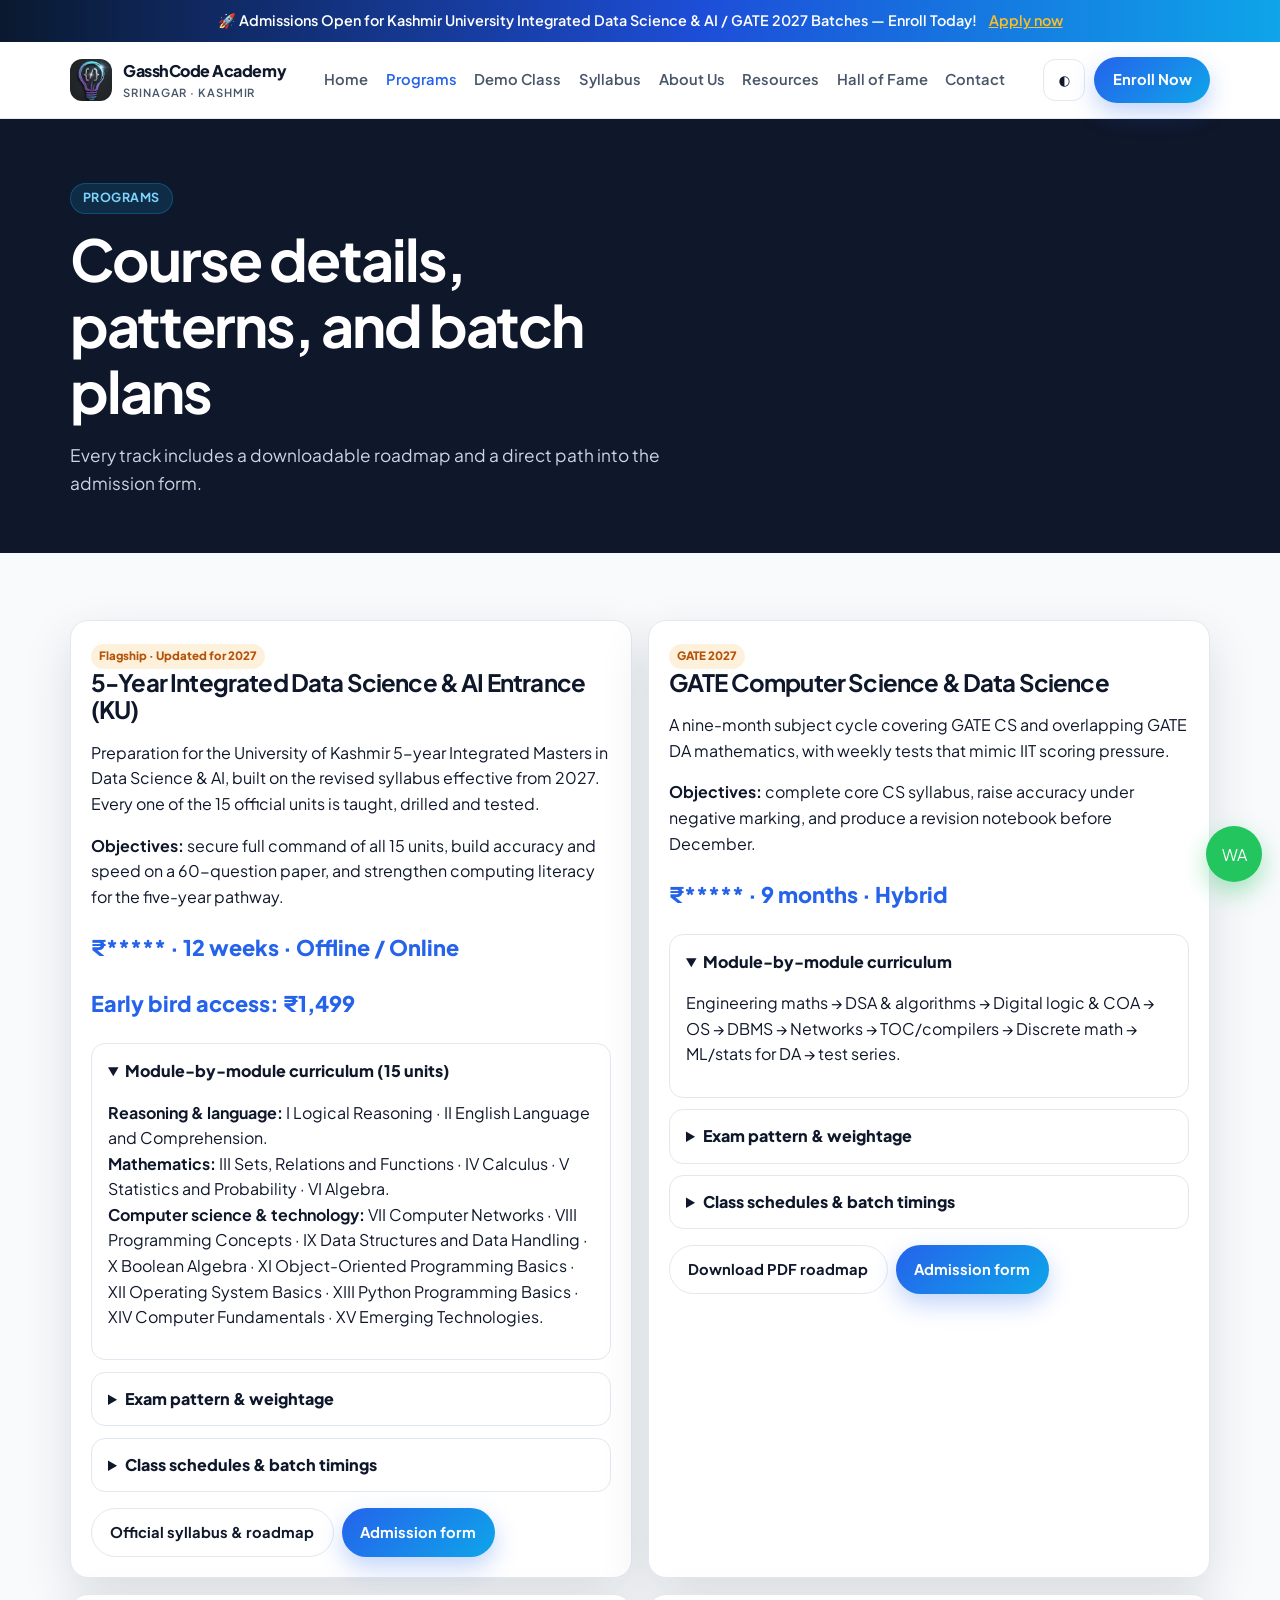
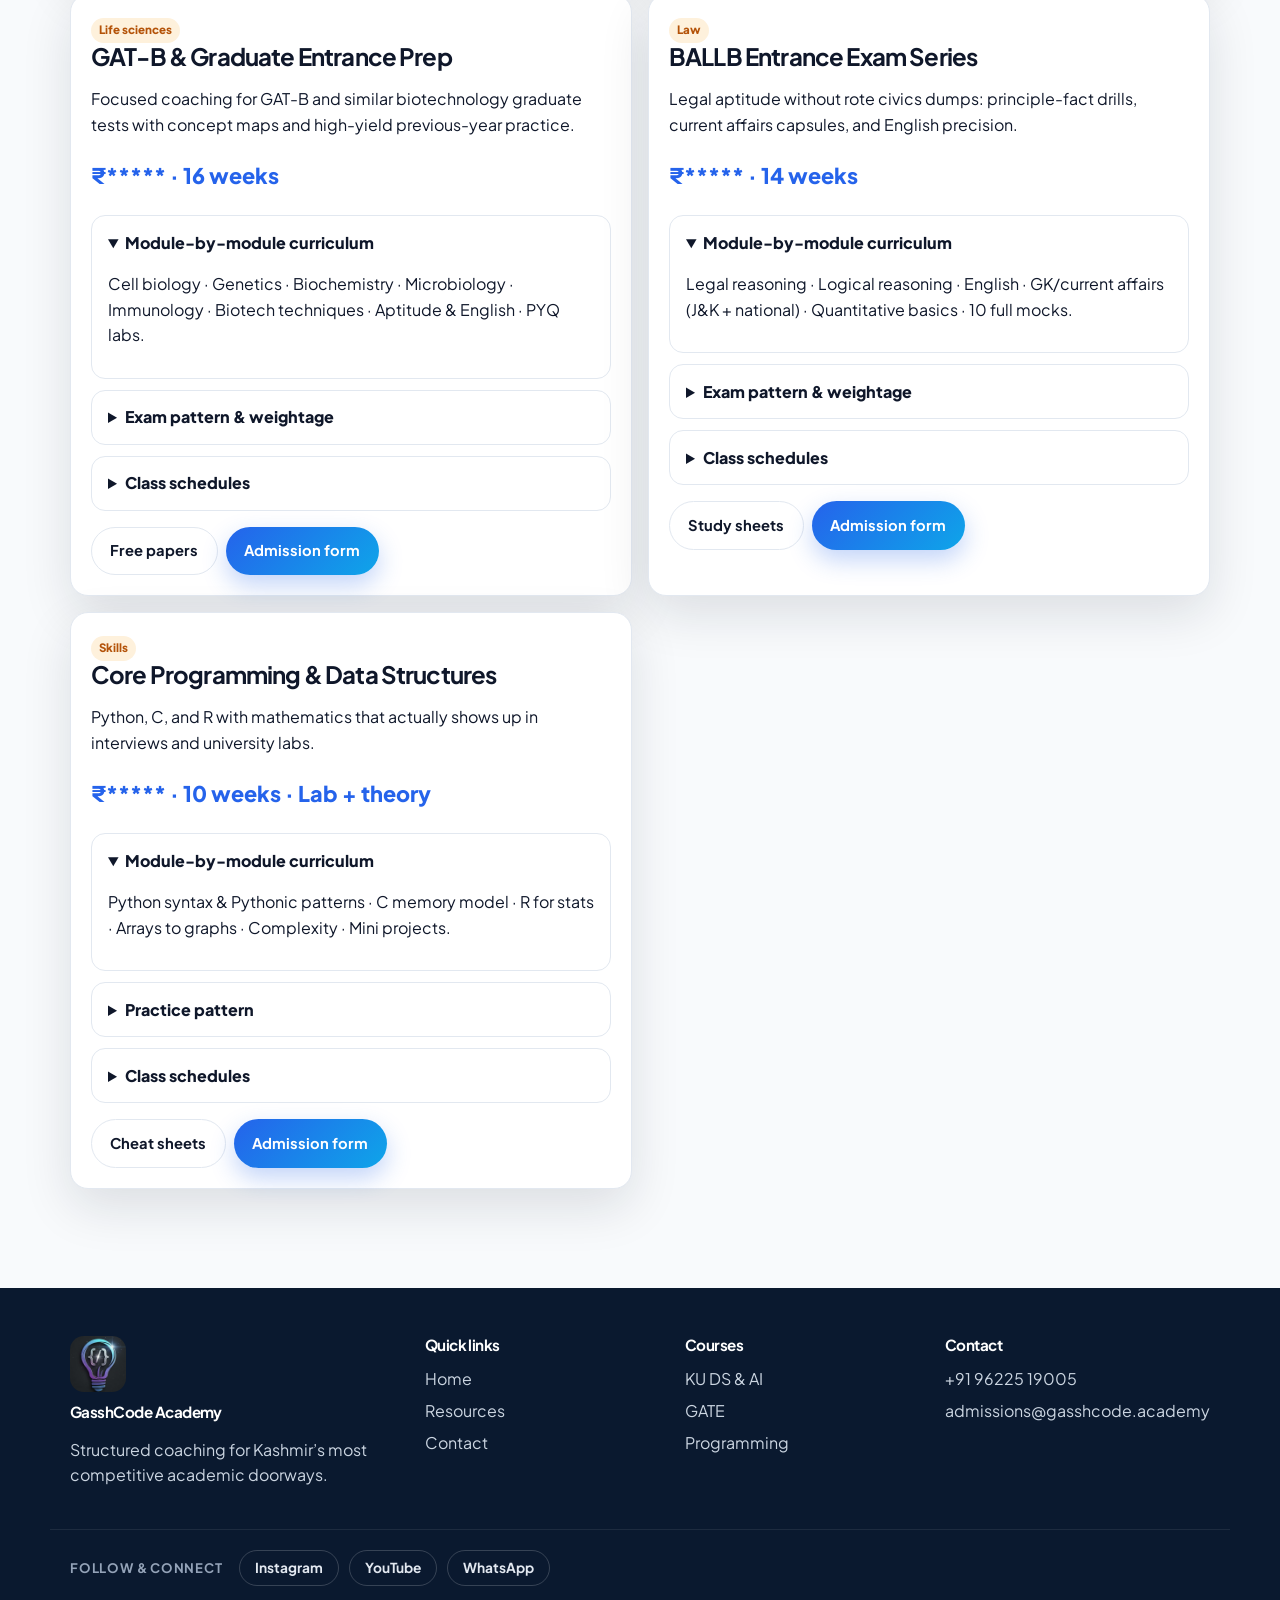
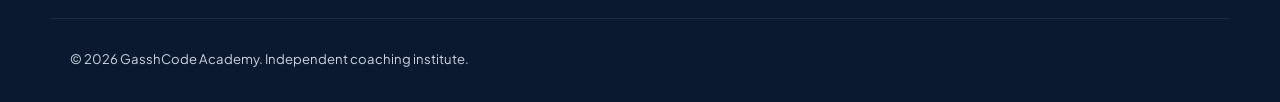
==== courses.html @ 1c400973 "Add static site and Wrangler deployment config Co-authored-by: Copilot <223556219+Copilot@users.nore" ====
<!DOCTYPE html>
<html lang="en">
<head>
  <meta charset="UTF-8">
  <meta name="viewport" content="width=device-width, initial-scale=1.0">
  <title>Programs &amp; Course Details | GasshCode Academy</title>
  <meta name="description" content="Detailed curricula, exam patterns, batch timings, and fees for KU Data Science & AI, GATE, GAT-B, BALLB, and programming at GasshCode Academy.">
  <meta property="og:title" content="GasshCode Academy Programs">
  <meta property="og:description" content="Module-by-module course details, exam weightage, and admission forms for Kashmir’s entrance coaching programs.">
  <meta name="theme-color" content="#0F172A">
  <link rel="icon" href="assets/favicon.ico" sizes="any">
  <link rel="icon" href="assets/favicon.png" type="image/png">
  <link rel="apple-touch-icon" href="assets/apple-touch-icon.png">
  <link rel="preconnect" href="https://fonts.googleapis.com">
  <link rel="preconnect" href="https://fonts.gstatic.com" crossorigin>
  <link href="https://fonts.googleapis.com/css2?family=Plus+Jakarta+Sans:wght@400;500;600;700;800&display=swap" rel="stylesheet">
  <link rel="stylesheet" href="css/styles.css">
</head>
<body>
  <a class="skip-link" href="#main">Skip to content</a>
  <div class="announce" role="status">🚀 Admissions Open for Kashmir University Integrated Data Science &amp; AI / GATE 2027 Batches — Enroll Today! <a href="contact.html">Apply now</a></div>
  <header class="header">
    <div class="nav-wrap">
      <a class="brand" href="index.html" aria-label="GasshCode Academy home">
        <img src="assets/logo.png" alt="GasshCode Academy logo — light through logic" width="42" height="42">
        <div>GasshCode Academy<span>Srinagar · Kashmir</span></div>
      </a>
      <nav class="nav" aria-label="Primary">
        <a href="index.html">Home</a>
        <a class="active" href="courses.html">Programs</a>
        <a href="demo.html">Demo Class</a>
        <a href="index.html#syllabus">Syllabus</a>
        <a href="about.html">About Us</a>
        <a href="resources.html">Resources</a>
        <a href="hall-of-fame.html">Hall of Fame</a>
        <a href="contact.html">Contact</a>
      </nav>
      <div class="nav-cta">
        <button class="icon-btn" id="theme-toggle" type="button" aria-label="Toggle dark theme">◐</button>
        <a class="btn btn-secondary" href="resources.html#mock">Free Mock Test</a>
        <a class="btn btn-primary" href="contact.html">Enroll Now</a>
        <button class="icon-btn menu-toggle" id="menu-toggle" type="button" aria-label="Open menu" aria-expanded="false">☰</button>
      </div>
    </div>
  </header>

  <main id="main">
    <section class="page-hero">
      <div class="container">
        <p class="eyebrow">Programs</p>
        <h1>Course details, patterns, and batch plans</h1>
        <p class="lead">Every track includes a downloadable roadmap and a direct path into the admission form.</p>
      </div>
    </section>

    <section class="section">
      <div class="container grid-2">
        <article class="card" id="ku-dsai">
          <span class="badge">Flagship · Updated for 2027</span>
          <h2>5-Year Integrated Data Science &amp; AI Entrance (KU)</h2>
          <p>Preparation for the University of Kashmir 5-year Integrated Masters in Data Science &amp; AI, built on the revised syllabus effective from 2027. Every one of the 15 official units is taught, drilled and tested.</p>
          <p><strong>Objectives:</strong> secure full command of all 15 units, build accuracy and speed on a 60-question paper, and strengthen computing literacy for the five-year pathway.</p>
          <p class="price">₹***** · 12 weeks · Offline / Online</p>
          <p class="price">Early bird access: ₹1,499</p>
          <div class="accordion">
            <details open>
              <summary>Module-by-module curriculum (15 units)</summary>
              <p><strong>Reasoning &amp; language:</strong> I Logical Reasoning · II English Language and Comprehension.<br>
              <strong>Mathematics:</strong> III Sets, Relations and Functions · IV Calculus · V Statistics and Probability · VI Algebra.<br>
              <strong>Computer science &amp; technology:</strong> VII Computer Networks · VIII Programming Concepts · IX Data Structures and Data Handling · X Boolean Algebra · XI Object-Oriented Programming Basics · XII Operating System Basics · XIII Python Programming Basics · XIV Computer Fundamentals · XV Emerging Technologies.</p>
            </details>
            <details>
              <summary>Exam pattern &amp; weightage</summary>
              <p>60 multiple-choice questions of one mark each, with one correct or most appropriate answer. All 15 units carry equal weightage of 4 marks, so no unit can be skipped. Pattern per the University of Kashmir syllabus effective from 2027.</p>
            </details>
            <details>
              <summary>Class schedules &amp; batch timings</summary>
              <p>Weekday evening: Mon–Fri 5:00–7:00 PM (Hazratbal). Weekend online: Sat–Sun 10:00 AM–1:00 PM. Extra mock Sundays twice a month.</p>
            </details>
          </div>
          <div class="card-actions">
            <a class="btn btn-secondary" href="resources/ku-dsai-syllabus.html" data-open-lead>Official syllabus &amp; roadmap</a>
            <a class="btn btn-primary" href="contact.html">Admission form</a>
          </div>
        </article>

        <article class="card" id="gate">
          <span class="badge">GATE 2027</span>
          <h2>GATE Computer Science &amp; Data Science</h2>
          <p>A nine-month subject cycle covering GATE CS and overlapping GATE DA mathematics, with weekly tests that mimic IIT scoring pressure.</p>
          <p><strong>Objectives:</strong> complete core CS syllabus, raise accuracy under negative marking, and produce a revision notebook before December.</p>
          <p class="price">₹***** · 9 months · Hybrid</p>
          <div class="accordion">
            <details open>
              <summary>Module-by-module curriculum</summary>
              <p>Engineering maths → DSA &amp; algorithms → Digital logic &amp; COA → OS → DBMS → Networks → TOC/compilers → Discrete math → ML/stats for DA → test series.</p>
            </details>
            <details>
              <summary>Exam pattern &amp; weightage</summary>
              <p>GA 15 · Engineering maths ~13 · Core CS remaining 72. Mix of MCQ, MSQ, and NAT. We train all three formats every week.</p>
            </details>
            <details>
              <summary>Class schedules &amp; batch timings</summary>
              <p>Tue/Thu/Sat 6:00–8:30 PM live. Recorded backups for 48 hours. Monthly 3-hour CBT mock at the centre or remotely.</p>
            </details>
          </div>
          <div class="card-actions">
            <a class="btn btn-secondary" href="resources/gate-syllabus.html" data-open-lead>Download PDF roadmap</a>
            <a class="btn btn-primary" href="contact.html">Admission form</a>
          </div>
        </article>

        <article class="card" id="gatb">
          <span class="badge">Life sciences</span>
          <h2>GAT-B &amp; Graduate Entrance Prep</h2>
          <p>Focused coaching for GAT-B and similar biotechnology graduate tests with concept maps and high-yield previous-year practice.</p>
          <p class="price">₹***** · 16 weeks</p>
          <div class="accordion">
            <details open>
              <summary>Module-by-module curriculum</summary>
              <p>Cell biology · Genetics · Biochemistry · Microbiology · Immunology · Biotech techniques · Aptitude &amp; English · PYQ labs.</p>
            </details>
            <details>
              <summary>Exam pattern &amp; weightage</summary>
              <p>Section A aptitude/English · Section B domain biology. Emphasis on experimental design questions and data interpretation.</p>
            </details>
            <details>
              <summary>Class schedules</summary>
              <p>Mon/Wed/Fri 4:30–6:30 PM. Online doubt clinic Thursday 8:00 PM.</p>
            </details>
          </div>
          <div class="card-actions">
            <a class="btn btn-secondary" href="resources.html">Free papers</a>
            <a class="btn btn-primary" href="contact.html">Admission form</a>
          </div>
        </article>

        <article class="card" id="ballb">
          <span class="badge">Law</span>
          <h2>BALLB Entrance Exam Series</h2>
          <p>Legal aptitude without rote civics dumps: principle-fact drills, current affairs capsules, and English precision.</p>
          <p class="price">₹***** · 14 weeks</p>
          <div class="accordion">
            <details open>
              <summary>Module-by-module curriculum</summary>
              <p>Legal reasoning · Logical reasoning · English · GK/current affairs (J&amp;K + national) · Quantitative basics · 10 full mocks.</p>
            </details>
            <details>
              <summary>Exam pattern &amp; weightage</summary>
              <p>Typically 100–150 MCQs across legal aptitude, GK, English, and logic. We rebuild papers whenever universities update notices.</p>
            </details>
            <details>
              <summary>Class schedules</summary>
              <p>Evening batch 5:30–7:30 PM, five days a week. Sunday editorial + mock.</p>
            </details>
          </div>
          <div class="card-actions">
            <a class="btn btn-secondary" href="resources.html">Study sheets</a>
            <a class="btn btn-primary" href="contact.html">Admission form</a>
          </div>
        </article>

        <article class="card" id="programming">
          <span class="badge">Skills</span>
          <h2>Core Programming &amp; Data Structures</h2>
          <p>Python, C, and R with mathematics that actually shows up in interviews and university labs.</p>
          <p class="price">₹***** · 10 weeks · Lab + theory</p>
          <div class="accordion">
            <details open>
              <summary>Module-by-module curriculum</summary>
              <p>Python syntax &amp; Pythonic patterns · C memory model · R for stats · Arrays to graphs · Complexity · Mini projects.</p>
            </details>
            <details>
              <summary>Practice pattern</summary>
              <p>Daily 4–6 problems, weekend contest, code review with a mentor. No copy-paste labs.</p>
            </details>
            <details>
              <summary>Class schedules</summary>
              <p>Lab: Sat 2:00–5:00 PM. Theory: Tue/Thu 6:00–7:30 PM (hybrid).</p>
            </details>
          </div>
          <div class="card-actions">
            <a class="btn btn-secondary" href="resources/programming-cheatsheet.html">Cheat sheets</a>
            <a class="btn btn-primary" href="contact.html">Admission form</a>
          </div>
        </article>
      </div>
    </section>
  </main>

  <footer class="footer">
    <div class="container footer-grid">
      <div>
        <img class="footer-logo" src="assets/logo.png" alt="GasshCode Academy logo" width="56" height="56">
        <h3>GasshCode Academy</h3>
        <p>Structured coaching for Kashmir’s most competitive academic doorways.</p>
      </div>
      <div>
        <h3>Quick links</h3>
        <ul>
          <li><a href="index.html">Home</a></li>
          <li><a href="resources.html">Resources</a></li>
          <li><a href="contact.html">Contact</a></li>
        </ul>
      </div>
      <div>
        <h3>Courses</h3>
        <ul>
          <li><a href="#ku-dsai">KU DS &amp; AI</a></li>
          <li><a href="#gate">GATE</a></li>
          <li><a href="#programming">Programming</a></li>
        </ul>
      </div>
      <div>
        <h3>Contact</h3>
        <ul>
          <li>+91 96225 19005</li>
          <li>admissions@gasshcode.academy</li>
        </ul>
      </div>
    </div>
    <div class="container social-row" aria-label="GasshCode Academy on social media">
      <span class="social-label">Follow &amp; connect</span>
      <a class="social-link" href="https://www.instagram.com/gaashcode_academy" target="_blank" rel="noopener noreferrer">Instagram</a>
      <a class="social-link" href="https://www.youtube.com/@GASSHCODE" target="_blank" rel="noopener noreferrer">YouTube</a>
      <a class="social-link" href="https://wa.me/919622519005?text=Hi%20GasshCode%20Academy%2C%20I%20want%20to%20enquire%20about%20admissions" target="_blank" rel="noopener noreferrer">WhatsApp</a>
    </div>
    <div class="container legal"><p>© <span id="year"></span> GasshCode Academy. Independent coaching institute.</p></div>
  </footer>
  <a class="wa-float" href="https://wa.me/919622519005?text=Hi%20GasshCode%20Academy%2C%20I%20want%20to%20enquire%20about%20admissions" target="_blank" rel="noopener noreferrer" aria-label="Chat on WhatsApp">WA</a>
  <div class="drawer" id="mobile-drawer" aria-hidden="true">
    <div class="drawer-panel">
      <button class="icon-btn" id="drawer-close" type="button" aria-label="Close menu">✕</button>
      <a href="index.html">Home</a>
      <a href="courses.html">Programs</a>
      <a href="demo.html">Demo Class</a>
      <a href="about.html">About Us</a>
      <a href="resources.html">Resources</a>
      <a href="hall-of-fame.html">Hall of Fame</a>
      <a href="contact.html">Contact</a>
    </div>
  </div>
  <div class="modal" id="lead-modal" aria-hidden="true">
    <div class="modal-card">
      <button class="close" id="modal-close" type="button" aria-label="Close">×</button>
      <h2>Get Free KU Data Science &amp; AI Entrance Study Guide</h2>
      <form class="form" id="lead-form" data-validate-form>
        <div>
          <label for="lead-name">Name</label>
          <input id="lead-name" data-validate="text">
          <div class="error" data-error-for="lead-name"></div>
        </div>
        <div>
          <label for="lead-email">Email</label>
          <input id="lead-email" data-validate="email">
          <div class="error" data-error-for="lead-email"></div>
        </div>
        <div>
          <label for="lead-phone">WhatsApp</label>
          <input id="lead-phone" data-validate="phone">
          <div class="error" data-error-for="lead-phone"></div>
        </div>
        <button class="btn btn-primary" type="submit">Unlock guide</button>
        <p class="success-msg">Thanks — your guide is ready.</p>
      </form>
    </div>
  </div>
  <script src="js/main.js"></script>
</body>
</html>
---- css/styles.css ----
:root {
  --navy: #0f172a;
  --navy-deep: #0a192f;
  --navy-soft: #1e293b;
  --blue: #2563eb;
  --cyan: #0ea5e9;
  --amber: #f59e0b;
  --amber-soft: #fbbf24;
  --bg: #f8fafc;
  --bg-elevated: #ffffff;
  --text: #0f172a;
  --muted: #475569;
  --line: #e2e8f0;
  --success: #059669;
  --danger: #dc2626;
  --shadow: 0 18px 50px rgba(15, 23, 42, 0.12);
  --radius: 18px;
  --header-h: 76px;
  --announce-h: 42px;
  --font: "Plus Jakarta Sans", "Outfit", system-ui, sans-serif;
  --max: 1180px;
}

[data-theme="dark"] {
  --bg: #0b1220;
  --bg-elevated: #111827;
  --text: #f1f5f9;
  --muted: #94a3b8;
  --line: #1e293b;
  --shadow: 0 18px 50px rgba(0, 0, 0, 0.35);
}

*,
*::before,
*::after {
  box-sizing: border-box;
}

html {
  scroll-behavior: smooth;
}

body {
  margin: 0;
  font-family: var(--font);
  background: var(--bg);
  color: var(--text);
  line-height: 1.6;
}

img,
svg {
  max-width: 100%;
  display: block;
}

a {
  color: inherit;
  text-decoration: none;
}

button,
input,
select,
textarea {
  font-family: inherit;
}

.skip-link {
  position: absolute;
  left: -999px;
  top: 0;
  background: var(--amber);
  color: #0f172a;
  padding: 0.6rem 1rem;
  z-index: 10000;
}

.skip-link:focus {
  left: 1rem;
  top: 1rem;
}

.announce {
  min-height: var(--announce-h);
  background: linear-gradient(90deg, #0a192f, #1d4ed8 55%, #0ea5e9);
  color: #fff;
  display: flex;
  align-items: center;
  justify-content: center;
  gap: 0.75rem;
  font-size: 0.9rem;
  font-weight: 600;
  padding: 0.45rem 1rem;
  text-align: center;
}

.announce a {
  color: #fbbf24;
  text-decoration: underline;
}

.header {
  position: sticky;
  top: 0;
  z-index: 50;
  background: color-mix(in srgb, var(--bg-elevated) 88%, transparent);
  backdrop-filter: blur(16px);
  border-bottom: 1px solid var(--line);
}

.nav-wrap {
  max-width: var(--max);
  margin: 0 auto;
  min-height: var(--header-h);
  display: flex;
  align-items: center;
  justify-content: space-between;
  gap: 1rem;
  padding: 0 1.25rem;
}

.brand {
  display: flex;
  align-items: center;
  gap: 0.7rem;
  font-weight: 800;
  letter-spacing: -0.03em;
}

.brand img {
  width: 42px;
  height: 42px;
}

.brand span {
  display: block;
  font-size: 0.7rem;
  font-weight: 600;
  color: var(--muted);
  letter-spacing: 0.08em;
  text-transform: uppercase;
}

.nav {
  display: flex;
  align-items: center;
  gap: 1.1rem;
}

.nav a {
  font-size: 0.92rem;
  font-weight: 600;
  color: var(--muted);
}

.nav a:hover,
.nav a.active {
  color: var(--blue);
}

.nav-cta {
  display: flex;
  align-items: center;
  gap: 0.55rem;
}

.btn {
  display: inline-flex;
  align-items: center;
  justify-content: center;
  gap: 0.4rem;
  border: 0;
  cursor: pointer;
  border-radius: 999px;
  padding: 0.72rem 1.15rem;
  font-weight: 700;
  font-size: 0.92rem;
  transition: transform 0.15s ease, box-shadow 0.15s ease, background 0.15s ease;
}

.btn:hover {
  transform: translateY(-1px);
}

.btn-primary {
  background: linear-gradient(135deg, var(--blue), var(--cyan));
  color: #fff;
  box-shadow: 0 10px 24px rgba(37, 99, 235, 0.28);
}

.btn-secondary {
  background: transparent;
  color: var(--text);
  border: 1px solid var(--line);
}

.btn-amber {
  background: var(--amber);
  color: #0f172a;
}

.btn-ghost {
  background: rgba(255, 255, 255, 0.08);
  color: #fff;
  border: 1px solid rgba(255, 255, 255, 0.16);
}

.icon-btn {
  width: 42px;
  height: 42px;
  border-radius: 12px;
  border: 1px solid var(--line);
  background: var(--bg-elevated);
  color: var(--text);
  cursor: pointer;
}

.menu-toggle {
  display: none;
}

.container {
  max-width: var(--max);
  margin: 0 auto;
  padding: 0 1.25rem;
}

.hero {
  position: relative;
  overflow: hidden;
  background:
    radial-gradient(circle at 80% 10%, rgba(14, 165, 233, 0.22), transparent 28%),
    radial-gradient(circle at 10% 90%, rgba(245, 158, 11, 0.14), transparent 26%),
    linear-gradient(180deg, var(--navy-deep), var(--navy));
  color: #fff;
  padding: 4.5rem 0 4rem;
}

.hero::before {
  content: "";
  position: absolute;
  inset: 0;
  background-image:
    linear-gradient(rgba(255, 255, 255, 0.04) 1px, transparent 1px),
    linear-gradient(90deg, rgba(255, 255, 255, 0.04) 1px, transparent 1px);
  background-size: 42px 42px;
  mask-image: linear-gradient(180deg, #000, transparent 90%);
}

.hero-grid {
  position: relative;
  display: grid;
  grid-template-columns: 1.15fr 0.85fr;
  gap: 2.5rem;
  align-items: center;
}

.eyebrow {
  display: inline-flex;
  align-items: center;
  gap: 0.45rem;
  background: rgba(14, 165, 233, 0.15);
  color: #7dd3fc;
  border: 1px solid rgba(14, 165, 233, 0.3);
  border-radius: 999px;
  padding: 0.28rem 0.75rem;
  font-size: 0.78rem;
  font-weight: 700;
  letter-spacing: 0.04em;
  text-transform: uppercase;
}

h1,
h2,
h3 {
  line-height: 1.15;
  letter-spacing: -0.035em;
  margin: 0 0 0.8rem;
}

h1 {
  font-size: clamp(2.1rem, 4.5vw, 3.6rem);
  max-width: 14ch;
}

.lead {
  color: #cbd5e1;
  font-size: 1.08rem;
  max-width: 52ch;
}

.hero-actions {
  display: flex;
  flex-wrap: wrap;
  gap: 0.75rem;
  margin: 1.6rem 0 1.8rem;
}

.stats {
  display: grid;
  grid-template-columns: repeat(4, 1fr);
  gap: 0.7rem;
}

.stat {
  background: rgba(255, 255, 255, 0.06);
  border: 1px solid rgba(255, 255, 255, 0.1);
  border-radius: 14px;
  padding: 0.85rem;
}

.stat strong {
  display: block;
  color: var(--amber);
  font-size: 0.95rem;
}

.stat span {
  font-size: 0.78rem;
  color: #cbd5e1;
}

.hero-card {
  background: rgba(255, 255, 255, 0.08);
  border: 1px solid rgba(255, 255, 255, 0.12);
  border-radius: 24px;
  padding: 1.3rem;
  backdrop-filter: blur(10px);
}

.hero-card h3 {
  font-size: 1.05rem;
}

.roadmap-list {
  list-style: none;
  margin: 0;
  padding: 0;
}

.roadmap-list li {
  display: flex;
  gap: 0.7rem;
  padding: 0.7rem 0;
  border-bottom: 1px solid rgba(255, 255, 255, 0.08);
  font-size: 0.92rem;
}

.dot {
  width: 10px;
  height: 10px;
  margin-top: 0.4rem;
  border-radius: 50%;
  background: var(--cyan);
  flex-shrink: 0;
}

.section {
  padding: 4.2rem 0;
}

.section-head {
  display: flex;
  justify-content: space-between;
  align-items: end;
  gap: 1rem;
  margin-bottom: 1.8rem;
}

.kicker {
  color: var(--blue);
  font-weight: 800;
  font-size: 0.8rem;
  letter-spacing: 0.08em;
  text-transform: uppercase;
}

.muted {
  color: var(--muted);
}

.grid-4,
.grid-3,
.grid-2,
.course-grid {
  display: grid;
  gap: 1rem;
}

.grid-4 {
  grid-template-columns: repeat(4, 1fr);
}

.grid-3 {
  grid-template-columns: repeat(3, 1fr);
}

.grid-2 {
  grid-template-columns: 1fr 1fr;
}

.course-grid {
  grid-template-columns: repeat(3, 1fr);
}

.card {
  background: var(--bg-elevated);
  border: 1px solid var(--line);
  border-radius: var(--radius);
  padding: 1.25rem;
  box-shadow: var(--shadow);
}

.feature-icon {
  width: 42px;
  height: 42px;
  border-radius: 12px;
  display: grid;
  place-items: center;
  background: rgba(37, 99, 235, 0.1);
  color: var(--blue);
  font-weight: 800;
  margin-bottom: 0.8rem;
}

.badge {
  display: inline-block;
  background: rgba(245, 158, 11, 0.14);
  color: #b45309;
  font-size: 0.72rem;
  font-weight: 800;
  padding: 0.2rem 0.5rem;
  border-radius: 999px;
}

[data-theme="dark"] .badge {
  color: var(--amber-soft);
}

.meta-row {
  display: flex;
  flex-wrap: wrap;
  gap: 0.4rem;
  margin: 0.7rem 0;
  color: var(--muted);
  font-size: 0.82rem;
}

.price {
  font-size: 1.35rem;
  font-weight: 800;
  color: var(--blue);
}

.card-actions {
  display: flex;
  gap: 0.5rem;
  margin-top: 1rem;
}

.tabs {
  display: flex;
  flex-wrap: wrap;
  gap: 0.5rem;
  margin-bottom: 1rem;
}

.tab {
  border: 1px solid var(--line);
  background: var(--bg-elevated);
  color: var(--muted);
  border-radius: 999px;
  padding: 0.5rem 0.9rem;
  font-weight: 700;
  cursor: pointer;
}

.tab[aria-selected="true"] {
  background: var(--navy);
  color: #fff;
  border-color: var(--navy);
}

.syllabus-panel {
  display: none;
}

.syllabus-panel.active {
  display: block;
}

.module {
  border-bottom: 1px solid var(--line);
  padding: 0.85rem 0;
}

.module strong {
  display: block;
}

.testimonial {
  min-height: 180px;
}

.quote {
  font-size: 1.02rem;
  margin: 0 0 1rem;
}

.cta-banner {
  background: linear-gradient(135deg, #0a192f, #1d4ed8);
  color: #fff;
  border-radius: 28px;
  padding: 2.2rem;
  display: flex;
  justify-content: space-between;
  align-items: center;
  gap: 1.2rem;
}

.footer {
  background: var(--navy-deep);
  color: #cbd5e1;
  padding: 3rem 0 1.2rem;
  margin-top: 2rem;
}

.footer a:hover {
  color: #fff;
}

.footer-grid {
  display: grid;
  grid-template-columns: 1.4fr 1fr 1fr 1fr;
  gap: 1.5rem;
}

.footer h3 {
  color: #fff;
  font-size: 0.95rem;
}

.footer ul {
  list-style: none;
  margin: 0;
  padding: 0;
}

.footer li {
  margin: 0.4rem 0;
}

.legal {
  border-top: 1px solid rgba(255, 255, 255, 0.08);
  margin-top: 2rem;
  padding-top: 1rem;
  font-size: 0.82rem;
}

.wa-float {
  position: fixed;
  right: 1.1rem;
  bottom: 1.1rem;
  z-index: 60;
  width: 56px;
  height: 56px;
  border-radius: 50%;
  background: #22c55e;
  color: #fff;
  display: grid;
  place-items: center;
  box-shadow: 0 10px 25px rgba(34, 197, 94, 0.4);
}

.drawer {
  position: fixed;
  inset: 0;
  background: rgba(2, 6, 23, 0.55);
  z-index: 80;
  display: none;
}

.drawer.open {
  display: block;
}

.drawer-panel {
  position: absolute;
  right: 0;
  top: 0;
  height: 100%;
  width: min(320px, 88vw);
  background: var(--bg-elevated);
  padding: 1.4rem;
  display: flex;
  flex-direction: column;
  gap: 0.9rem;
}

.modal {
  position: fixed;
  inset: 0;
  background: rgba(2, 6, 23, 0.6);
  z-index: 90;
  display: none;
  place-items: center;
  padding: 1rem;
}

.modal.open {
  display: grid;
}

.modal-card {
  width: min(520px, 100%);
  background: var(--bg-elevated);
  border-radius: 22px;
  padding: 1.5rem;
  position: relative;
}

.close {
  position: absolute;
  right: 0.8rem;
  top: 0.8rem;
  border: 0;
  background: transparent;
  font-size: 1.4rem;
  cursor: pointer;
  color: var(--muted);
}

.form {
  display: grid;
  gap: 0.8rem;
}

label {
  font-weight: 700;
  font-size: 0.86rem;
}

input,
select,
textarea {
  width: 100%;
  margin-top: 0.28rem;
  border: 1px solid var(--line);
  background: var(--bg);
  color: var(--text);
  border-radius: 12px;
  padding: 0.72rem 0.8rem;
}

.error {
  color: var(--danger);
  font-size: 0.78rem;
  min-height: 1em;
}

.page-hero {
  background: var(--navy);
  color: #fff;
  padding: 3.2rem 0 2.4rem;
}

.accordion details {
  background: var(--bg-elevated);
  border: 1px solid var(--line);
  border-radius: 14px;
  padding: 0.85rem 1rem;
  margin-bottom: 0.7rem;
}

.accordion summary {
  cursor: pointer;
  font-weight: 800;
}

.resource-card {
  display: flex;
  flex-direction: column;
  gap: 0.6rem;
}

.timeline {
  display: grid;
  gap: 1rem;
}

.step {
  display: grid;
  grid-template-columns: 56px 1fr;
  gap: 1rem;
  align-items: start;
}

.step-num {
  width: 56px;
  height: 56px;
  border-radius: 16px;
  background: var(--navy);
  color: #fff;
  display: grid;
  place-items: center;
  font-weight: 800;
}

.map {
  min-height: 260px;
  border-radius: 18px;
  overflow: hidden;
  border: 1px solid var(--line);
  background:
    linear-gradient(135deg, rgba(37, 99, 235, 0.15), rgba(14, 165, 233, 0.08)),
    repeating-linear-gradient(0deg, transparent, transparent 24px, var(--line) 25px),
    repeating-linear-gradient(90deg, transparent, transparent 24px, var(--line) 25px);
  display: grid;
  place-items: center;
  text-align: center;
  padding: 1.5rem;
}

.success-msg {
  display: none;
  background: rgba(5, 150, 105, 0.12);
  color: var(--success);
  padding: 0.8rem 1rem;
  border-radius: 12px;
  font-weight: 700;
}

.success-msg.show {
  display: block;
}

@media (max-width: 980px) {
  .hero-grid,
  .grid-4,
  .grid-3,
  .course-grid,
  .footer-grid,
  .cta-banner {
    grid-template-columns: 1fr;
    display: grid;
  }

  .stats {
    grid-template-columns: 1fr 1fr;
  }

  .nav,
  .nav-cta .btn-secondary,
  .nav-cta .btn-primary {
    display: none;
  }

  .menu-toggle {
    display: inline-flex;
  }
}

@media (max-width: 640px) {
  .hero {
    padding: 3rem 0 2.4rem;
  }

  .card-actions,
  .hero-actions {
    flex-direction: column;
  }

  .section-head {
    flex-direction: column;
    align-items: start;
  }
}

.brand img {
  border-radius: 12px;
  object-fit: cover;
}

.footer-logo {
  width: 56px;
  height: 56px;
  border-radius: 14px;
  margin-bottom: 0.7rem;
}

/* Keep the nav on one line now that it has an extra link */
.nav a,
.nav-cta .btn,
.brand > div {
  white-space: nowrap;
}

@media (max-width: 1440px) {
  .nav-cta .btn-secondary {
    display: none;
  }
}

/* Eight menu links need more room: switch to the hamburger menu earlier */
@media (max-width: 1200px) {
  .nav,
  .nav-cta .btn-secondary,
  .nav-cta .btn-primary {
    display: none;
  }

  .menu-toggle {
    display: inline-flex;
  }
}

/* Social links */
.social-row {
  display: flex;
  flex-wrap: wrap;
  align-items: center;
  gap: 0.6rem;
  margin-top: 1.6rem;
  padding-top: 1.2rem;
  border-top: 1px solid rgba(255, 255, 255, 0.08);
}

.social-label {
  font-size: 0.82rem;
  font-weight: 700;
  letter-spacing: 0.06em;
  text-transform: uppercase;
  color: #94a3b8;
  margin-right: 0.4rem;
}

.social-link {
  display: inline-flex;
  align-items: center;
  border: 1px solid var(--line);
  border-radius: 999px;
  padding: 0.4rem 0.95rem;
  font-size: 0.86rem;
  font-weight: 700;
  transition: background 0.15s ease, border-color 0.15s ease, color 0.15s ease;
}

.footer .social-link {
  border-color: rgba(255, 255, 255, 0.18);
  color: #e2e8f0;
}

.footer .social-link:hover {
  background: rgba(14, 165, 233, 0.18);
  border-color: var(--cyan);
}

.social-inline {
  display: flex;
  flex-wrap: wrap;
  gap: 0.5rem;
  margin-top: 0.8rem;
}

.social-inline .social-link:hover {
  border-color: var(--cyan);
  color: var(--blue);
}

/* ===== Polish: hero, pattern tiles, video, units, motion ===== */
h1 .grad {
  background: linear-gradient(90deg, #38bdf8, #a78bfa 60%, #fbbf24);
  -webkit-background-clip: text;
  background-clip: text;
  color: transparent;
}

.hero-note {
  display: inline-flex;
  align-items: center;
  gap: 0.6rem;
  margin: 1.2rem 0 0;
  padding: 0.5rem 0.95rem;
  border-radius: 999px;
  background: rgba(251, 191, 36, 0.12);
  border: 1px solid rgba(251, 191, 36, 0.35);
  color: #fde68a;
  font-size: 0.86rem;
  font-weight: 700;
}

.pulse {
  width: 9px;
  height: 9px;
  border-radius: 50%;
  background: var(--amber);
  box-shadow: 0 0 0 0 rgba(245, 158, 11, 0.6);
  animation: pulse 2s infinite;
  flex-shrink: 0;
}

@keyframes pulse {
  70% { box-shadow: 0 0 0 10px rgba(245, 158, 11, 0); }
  100% { box-shadow: 0 0 0 0 rgba(245, 158, 11, 0); }
}

.pattern {
  background: linear-gradient(180deg, color-mix(in srgb, var(--blue) 5%, var(--bg)), var(--bg));
}

.pattern-grid {
  display: grid;
  grid-template-columns: repeat(4, 1fr);
  gap: 1rem;
}

.pattern-tile {
  position: relative;
  overflow: hidden;
  background: var(--bg-elevated);
  border: 1px solid var(--line);
  border-radius: var(--radius);
  padding: 1.4rem 1.2rem;
  box-shadow: var(--shadow);
}

.pattern-tile::before {
  content: "";
  position: absolute;
  left: 0;
  top: 0;
  width: 100%;
  height: 4px;
  background: linear-gradient(90deg, var(--blue), var(--cyan), var(--amber));
}

.pattern-tile strong {
  display: block;
  font-size: 2.6rem;
  line-height: 1;
  letter-spacing: -0.04em;
  background: linear-gradient(135deg, var(--blue), var(--cyan));
  -webkit-background-clip: text;
  background-clip: text;
  color: transparent;
}

.pattern-tile span {
  display: block;
  margin-top: 0.5rem;
  color: var(--muted);
  font-weight: 600;
  font-size: 0.92rem;
}

.source-note {
  margin: 1rem 0 0;
  font-size: 0.8rem;
  color: var(--muted);
}

.video-grid {
  display: grid;
  grid-template-columns: 0.9fr 1.1fr;
  gap: 2.5rem;
  align-items: center;
}

.check-list {
  list-style: none;
  margin: 1rem 0 0;
  padding: 0;
}

.check-list li {
  position: relative;
  padding: 0.35rem 0 0.35rem 1.7rem;
  font-weight: 600;
}

.check-list li::before {
  content: "";
  position: absolute;
  left: 0;
  top: 0.6rem;
  width: 1.05rem;
  height: 1.05rem;
  border-radius: 50%;
  background: linear-gradient(135deg, var(--blue), var(--cyan));
}

.check-list li::after {
  content: "";
  position: absolute;
  left: 0.35rem;
  top: 0.78rem;
  width: 0.3rem;
  height: 0.55rem;
  border: solid #fff;
  border-width: 0 2px 2px 0;
  transform: rotate(45deg) scale(0.9);
}

.yt-facade {
  position: relative;
  display: block;
  width: 100%;
  aspect-ratio: 16 / 9;
  padding: 0;
  border: 1px solid var(--line);
  border-radius: 22px;
  overflow: hidden;
  cursor: pointer;
  background: linear-gradient(135deg, #0a192f, #1d4ed8);
  box-shadow: var(--shadow);
}

.yt-facade img {
  position: absolute;
  inset: 0;
  width: 100%;
  height: 100%;
  object-fit: cover;
  transition: transform 0.4s ease;
}

.yt-facade:hover img {
  transform: scale(1.04);
}

.yt-facade::after {
  content: "";
  position: absolute;
  inset: 0;
  background: linear-gradient(180deg, rgba(10, 25, 47, 0) 45%, rgba(10, 25, 47, 0.85));
}

.yt-play {
  position: absolute;
  z-index: 2;
  left: 50%;
  top: 50%;
  width: 78px;
  height: 78px;
  margin: -39px 0 0 -39px;
  border-radius: 50%;
  background: var(--amber);
  box-shadow: 0 12px 30px rgba(245, 158, 11, 0.5);
  transition: transform 0.2s ease;
}

.yt-play::before {
  content: "";
  position: absolute;
  left: 31px;
  top: 24px;
  border-style: solid;
  border-width: 15px 0 15px 24px;
  border-color: transparent transparent transparent #0f172a;
}

.yt-facade:hover .yt-play {
  transform: scale(1.08);
}

.yt-caption {
  position: absolute;
  z-index: 2;
  left: 1.1rem;
  bottom: 0.9rem;
  right: 1.1rem;
  color: #fff;
  font-weight: 700;
  text-align: left;
}

.yt-facade iframe {
  position: absolute;
  inset: 0;
  width: 100%;
  height: 100%;
  border: 0;
}

.demo-fallback {
  margin: 0.7rem 0 0;
  font-size: 0.85rem;
}

.demo-fallback a {
  color: var(--blue);
  text-decoration: underline;
}

.syllabus-panel.units-2col.active {
  display: grid;
  grid-template-columns: 1fr 1fr;
  column-gap: 2.5rem;
}

.card {
  transition: transform 0.25s ease, box-shadow 0.25s ease, border-color 0.25s ease;
}

.card:hover {
  transform: translateY(-3px);
  border-color: color-mix(in srgb, var(--cyan) 55%, var(--line));
}

.section-head h2 {
  font-size: clamp(1.6rem, 3vw, 2.3rem);
}

.btn-primary:hover {
  box-shadow: 0 14px 30px rgba(37, 99, 235, 0.38);
}

:focus-visible {
  outline: 2px solid var(--cyan);
  outline-offset: 2px;
}

/* scroll reveal (only when JS is running) */
.js-reveal .reveal:not(.in) {
  opacity: 0;
  transform: translateY(16px);
}

.reveal {
  transition: opacity 0.6s ease, transform 0.6s ease;
}

@media (max-width: 980px) {
  .pattern-grid { grid-template-columns: 1fr 1fr; }
  .video-grid { grid-template-columns: 1fr; gap: 1.5rem; }
  .syllabus-panel.units-2col.active { grid-template-columns: 1fr; }
}

@media (prefers-reduced-motion: reduce) {
  .reveal, .card, .yt-facade img, .yt-play { transition: none; }
  .pulse { animation: none; }
  .js-reveal .reveal:not(.in) { opacity: 1; transform: none; }
}

@media (max-width: 780px) {
  .grid-2 { grid-template-columns: 1fr; }
  .card { min-width: 0; }
}
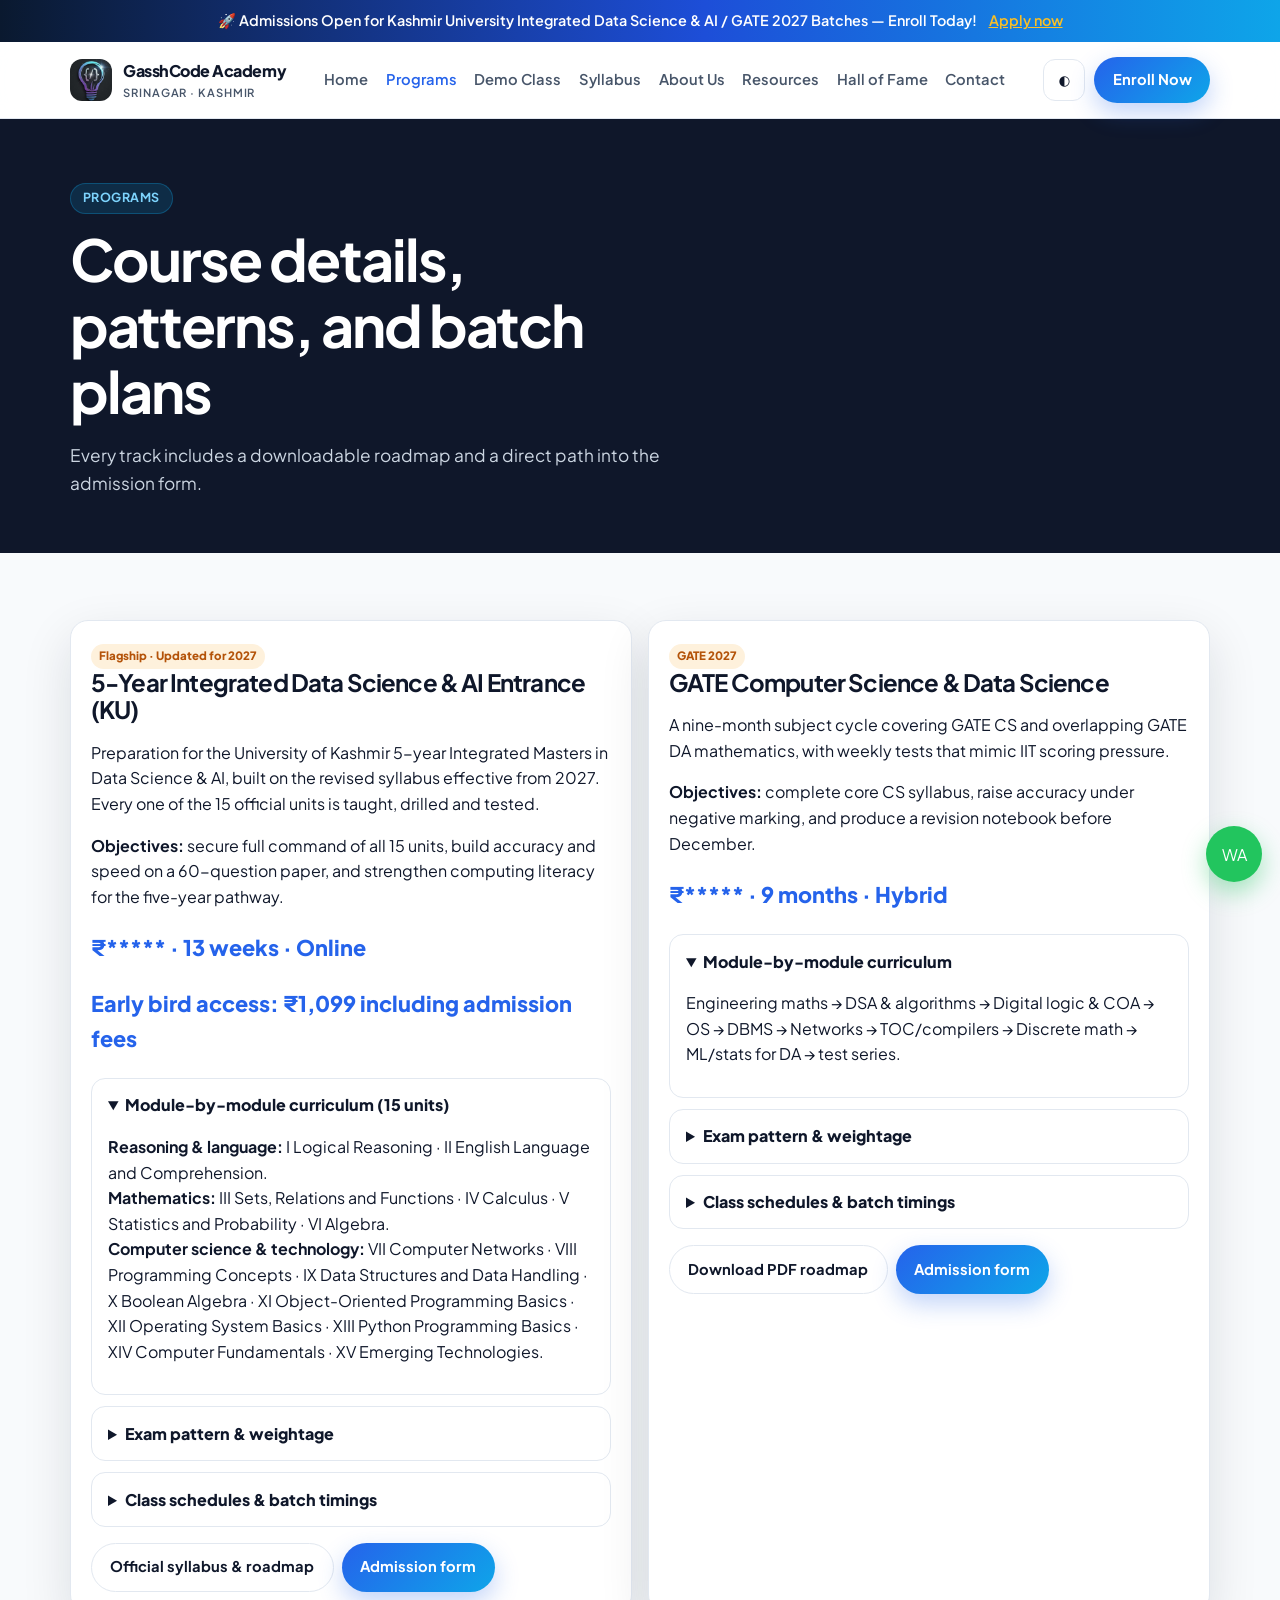
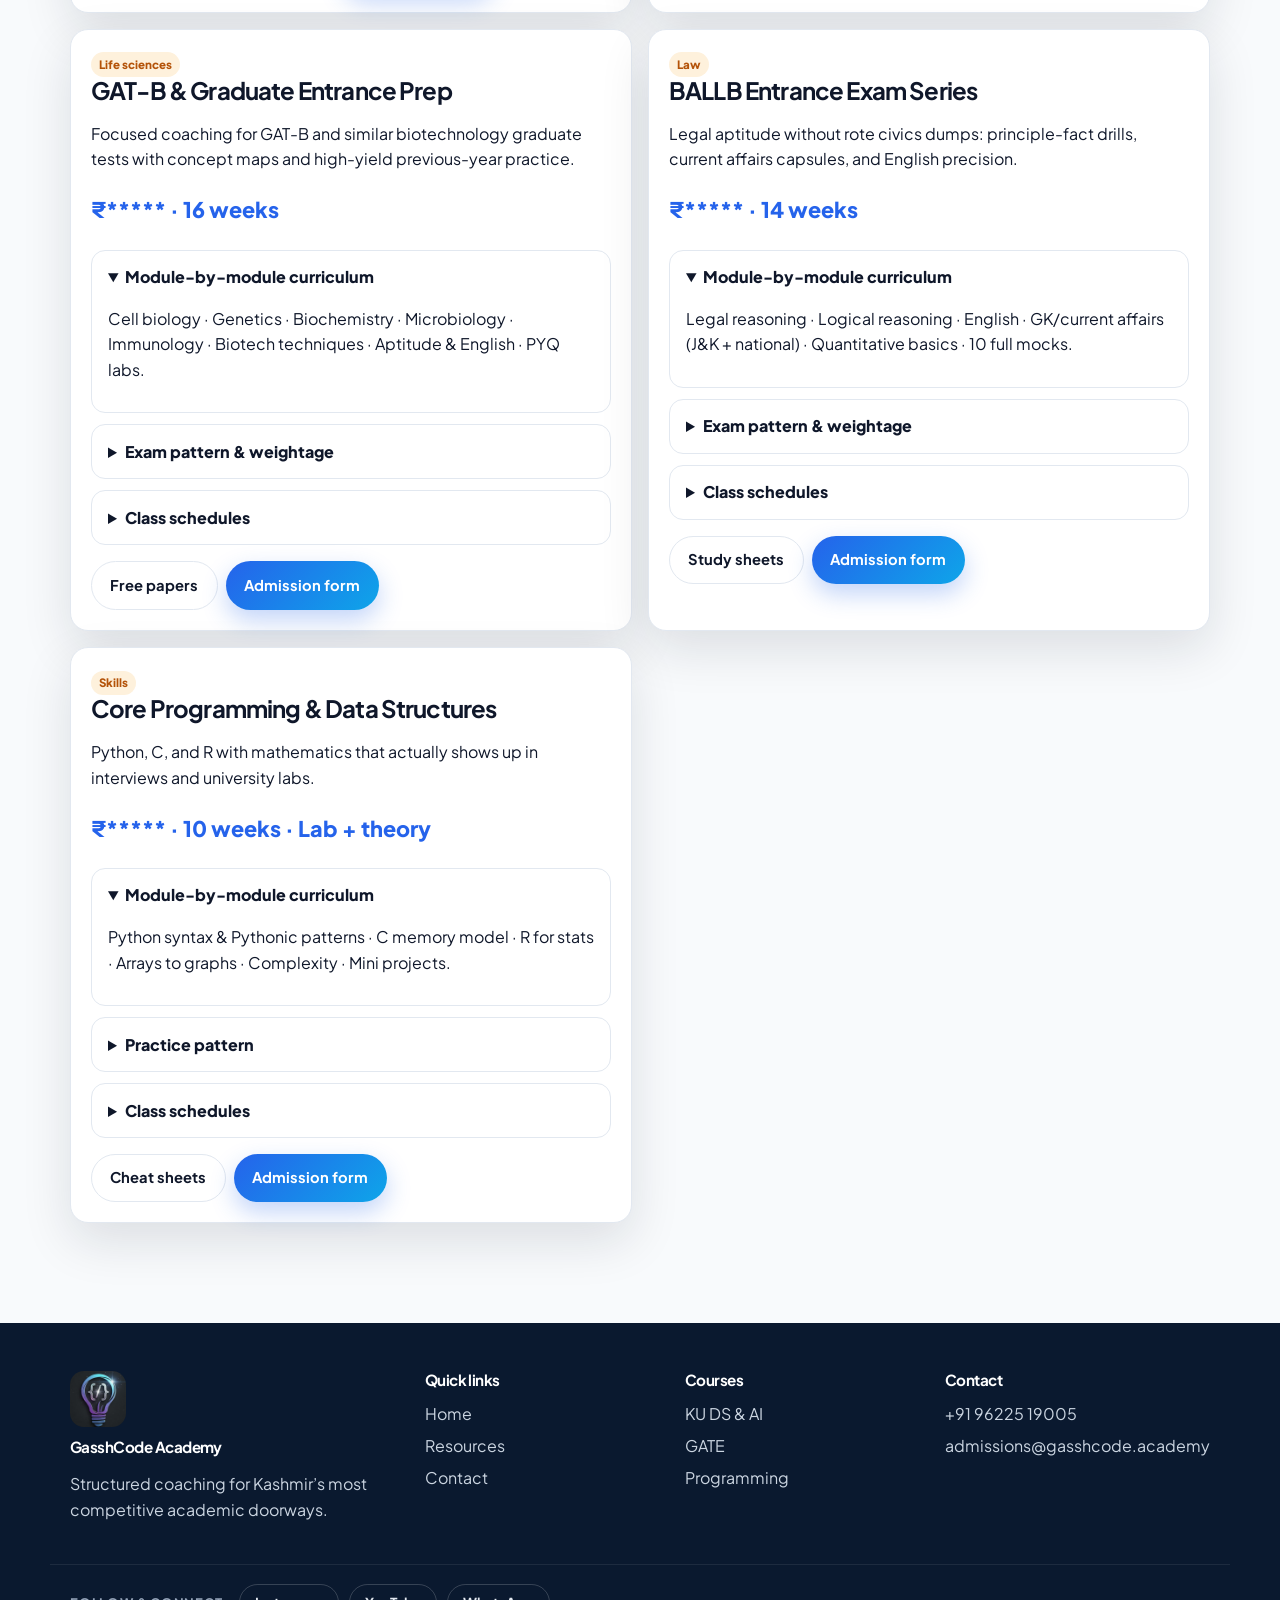
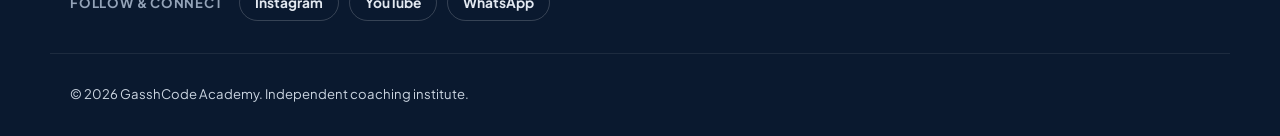
==== commit 119d56ef: "Update course page details Co-authored-by: Copilot <223556219+Copilot@users.noreply.github.com>" ====
--- a/courses.html
+++ b/courses.html
@@ -1,24 +1,30 @@
 <!DOCTYPE html>
 <html lang="en">
+
 <head>
   <meta charset="UTF-8">
   <meta name="viewport" content="width=device-width, initial-scale=1.0">
   <title>Programs &amp; Course Details | GasshCode Academy</title>
-  <meta name="description" content="Detailed curricula, exam patterns, batch timings, and fees for KU Data Science & AI, GATE, GAT-B, BALLB, and programming at GasshCode Academy.">
+  <meta name="description"
+    content="Detailed curricula, exam patterns, batch timings, and fees for KU Data Science & AI, GATE, GAT-B, BALLB, and programming at GasshCode Academy.">
   <meta property="og:title" content="GasshCode Academy Programs">
-  <meta property="og:description" content="Module-by-module course details, exam weightage, and admission forms for Kashmir’s entrance coaching programs.">
+  <meta property="og:description"
+    content="Module-by-module course details, exam weightage, and admission forms for Kashmir’s entrance coaching programs.">
   <meta name="theme-color" content="#0F172A">
   <link rel="icon" href="assets/favicon.ico" sizes="any">
   <link rel="icon" href="assets/favicon.png" type="image/png">
   <link rel="apple-touch-icon" href="assets/apple-touch-icon.png">
   <link rel="preconnect" href="https://fonts.googleapis.com">
   <link rel="preconnect" href="https://fonts.gstatic.com" crossorigin>
-  <link href="https://fonts.googleapis.com/css2?family=Plus+Jakarta+Sans:wght@400;500;600;700;800&display=swap" rel="stylesheet">
+  <link href="https://fonts.googleapis.com/css2?family=Plus+Jakarta+Sans:wght@400;500;600;700;800&display=swap"
+    rel="stylesheet">
   <link rel="stylesheet" href="css/styles.css">
 </head>
+
 <body>
   <a class="skip-link" href="#main">Skip to content</a>
-  <div class="announce" role="status">🚀 Admissions Open for Kashmir University Integrated Data Science &amp; AI / GATE 2027 Batches — Enroll Today! <a href="contact.html">Apply now</a></div>
+  <div class="announce" role="status">🚀 Admissions Open for Kashmir University Integrated Data Science &amp; AI / GATE
+    2027 Batches — Enroll Today! <a href="contact.html">Apply now</a></div>
   <header class="header">
     <div class="nav-wrap">
       <a class="brand" href="index.html" aria-label="GasshCode Academy home">
@@ -39,7 +45,8 @@
         <button class="icon-btn" id="theme-toggle" type="button" aria-label="Toggle dark theme">◐</button>
         <a class="btn btn-secondary" href="resources.html#mock">Free Mock Test</a>
         <a class="btn btn-primary" href="contact.html">Enroll Now</a>
-        <button class="icon-btn menu-toggle" id="menu-toggle" type="button" aria-label="Open menu" aria-expanded="false">☰</button>
+        <button class="icon-btn menu-toggle" id="menu-toggle" type="button" aria-label="Open menu"
+          aria-expanded="false">☰</button>
       </div>
     </div>
   </header>
@@ -58,28 +65,40 @@
         <article class="card" id="ku-dsai">
           <span class="badge">Flagship · Updated for 2027</span>
           <h2>5-Year Integrated Data Science &amp; AI Entrance (KU)</h2>
-          <p>Preparation for the University of Kashmir 5-year Integrated Masters in Data Science &amp; AI, built on the revised syllabus effective from 2027. Every one of the 15 official units is taught, drilled and tested.</p>
-          <p><strong>Objectives:</strong> secure full command of all 15 units, build accuracy and speed on a 60-question paper, and strengthen computing literacy for the five-year pathway.</p>
-          <p class="price">₹***** · 12 weeks · Offline / Online</p>
-          <p class="price">Early bird access: ₹1,499</p>
+          <p>Preparation for the University of Kashmir 5-year Integrated Masters in Data Science &amp; AI, built on the
+            revised syllabus effective from 2027. Every one of the 15 official units is taught, drilled and tested.</p>
+          <p><strong>Objectives:</strong> secure full command of all 15 units, build accuracy and speed on a 60-question
+            paper, and strengthen computing literacy for the five-year pathway.</p>
+          <p class="price">₹***** · 13 weeks · Online</p>
+          <p class="price">Early bird access: ₹1,099 including admission fees</p>
           <div class="accordion">
             <details open>
               <summary>Module-by-module curriculum (15 units)</summary>
-              <p><strong>Reasoning &amp; language:</strong> I Logical Reasoning · II English Language and Comprehension.<br>
-              <strong>Mathematics:</strong> III Sets, Relations and Functions · IV Calculus · V Statistics and Probability · VI Algebra.<br>
-              <strong>Computer science &amp; technology:</strong> VII Computer Networks · VIII Programming Concepts · IX Data Structures and Data Handling · X Boolean Algebra · XI Object-Oriented Programming Basics · XII Operating System Basics · XIII Python Programming Basics · XIV Computer Fundamentals · XV Emerging Technologies.</p>
+              <p><strong>Reasoning &amp; language:</strong> I Logical Reasoning · II English Language and
+                Comprehension.<br>
+                <strong>Mathematics:</strong> III Sets, Relations and Functions · IV Calculus · V Statistics and
+                Probability · VI Algebra.<br>
+                <strong>Computer science &amp; technology:</strong> VII Computer Networks · VIII Programming Concepts ·
+                IX Data Structures and Data Handling · X Boolean Algebra · XI Object-Oriented Programming Basics · XII
+                Operating System Basics · XIII Python Programming Basics · XIV Computer Fundamentals · XV Emerging
+                Technologies.
+              </p>
             </details>
             <details>
               <summary>Exam pattern &amp; weightage</summary>
-              <p>60 multiple-choice questions of one mark each, with one correct or most appropriate answer. All 15 units carry equal weightage of 4 marks, so no unit can be skipped. Pattern per the University of Kashmir syllabus effective from 2027.</p>
+              <p>60 multiple-choice questions of one mark each, with one correct or most appropriate answer. All 15
+                units carry equal weightage of 4 marks, so no unit can be skipped. Pattern per the University of Kashmir
+                syllabus effective from 2027.</p>
             </details>
             <details>
               <summary>Class schedules &amp; batch timings</summary>
-              <p>Weekday evening: Mon–Fri 5:00–7:00 PM (Hazratbal). Weekend online: Sat–Sun 10:00 AM–1:00 PM. Extra mock Sundays twice a month.</p>
-            </details>
-          </div>
-          <div class="card-actions">
-            <a class="btn btn-secondary" href="resources/ku-dsai-syllabus.html" data-open-lead>Official syllabus &amp; roadmap</a>
+              <p>Weekday evening: Mon–Fri 5:00–7:00 PM (Hazratbal). Weekend online: Sat–Sun 10:00 AM–1:00 PM. Extra mock
+                Sundays twice a month.</p>
+            </details>
+          </div>
+          <div class="card-actions">
+            <a class="btn btn-secondary" href="resources/ku-dsai-syllabus.html" data-open-lead>Official syllabus &amp;
+              roadmap</a>
             <a class="btn btn-primary" href="contact.html">Admission form</a>
           </div>
         </article>
@@ -87,21 +106,26 @@
         <article class="card" id="gate">
           <span class="badge">GATE 2027</span>
           <h2>GATE Computer Science &amp; Data Science</h2>
-          <p>A nine-month subject cycle covering GATE CS and overlapping GATE DA mathematics, with weekly tests that mimic IIT scoring pressure.</p>
-          <p><strong>Objectives:</strong> complete core CS syllabus, raise accuracy under negative marking, and produce a revision notebook before December.</p>
+          <p>A nine-month subject cycle covering GATE CS and overlapping GATE DA mathematics, with weekly tests that
+            mimic IIT scoring pressure.</p>
+          <p><strong>Objectives:</strong> complete core CS syllabus, raise accuracy under negative marking, and produce
+            a revision notebook before December.</p>
           <p class="price">₹***** · 9 months · Hybrid</p>
           <div class="accordion">
             <details open>
               <summary>Module-by-module curriculum</summary>
-              <p>Engineering maths → DSA &amp; algorithms → Digital logic &amp; COA → OS → DBMS → Networks → TOC/compilers → Discrete math → ML/stats for DA → test series.</p>
+              <p>Engineering maths → DSA &amp; algorithms → Digital logic &amp; COA → OS → DBMS → Networks →
+                TOC/compilers → Discrete math → ML/stats for DA → test series.</p>
             </details>
             <details>
               <summary>Exam pattern &amp; weightage</summary>
-              <p>GA 15 · Engineering maths ~13 · Core CS remaining 72. Mix of MCQ, MSQ, and NAT. We train all three formats every week.</p>
+              <p>GA 15 · Engineering maths ~13 · Core CS remaining 72. Mix of MCQ, MSQ, and NAT. We train all three
+                formats every week.</p>
             </details>
             <details>
               <summary>Class schedules &amp; batch timings</summary>
-              <p>Tue/Thu/Sat 6:00–8:30 PM live. Recorded backups for 48 hours. Monthly 3-hour CBT mock at the centre or remotely.</p>
+              <p>Tue/Thu/Sat 6:00–8:30 PM live. Recorded backups for 48 hours. Monthly 3-hour CBT mock at the centre or
+                remotely.</p>
             </details>
           </div>
           <div class="card-actions">
@@ -113,16 +137,19 @@
         <article class="card" id="gatb">
           <span class="badge">Life sciences</span>
           <h2>GAT-B &amp; Graduate Entrance Prep</h2>
-          <p>Focused coaching for GAT-B and similar biotechnology graduate tests with concept maps and high-yield previous-year practice.</p>
+          <p>Focused coaching for GAT-B and similar biotechnology graduate tests with concept maps and high-yield
+            previous-year practice.</p>
           <p class="price">₹***** · 16 weeks</p>
           <div class="accordion">
             <details open>
               <summary>Module-by-module curriculum</summary>
-              <p>Cell biology · Genetics · Biochemistry · Microbiology · Immunology · Biotech techniques · Aptitude &amp; English · PYQ labs.</p>
+              <p>Cell biology · Genetics · Biochemistry · Microbiology · Immunology · Biotech techniques · Aptitude
+                &amp; English · PYQ labs.</p>
             </details>
             <details>
               <summary>Exam pattern &amp; weightage</summary>
-              <p>Section A aptitude/English · Section B domain biology. Emphasis on experimental design questions and data interpretation.</p>
+              <p>Section A aptitude/English · Section B domain biology. Emphasis on experimental design questions and
+                data interpretation.</p>
             </details>
             <details>
               <summary>Class schedules</summary>
@@ -138,16 +165,19 @@
         <article class="card" id="ballb">
           <span class="badge">Law</span>
           <h2>BALLB Entrance Exam Series</h2>
-          <p>Legal aptitude without rote civics dumps: principle-fact drills, current affairs capsules, and English precision.</p>
+          <p>Legal aptitude without rote civics dumps: principle-fact drills, current affairs capsules, and English
+            precision.</p>
           <p class="price">₹***** · 14 weeks</p>
           <div class="accordion">
             <details open>
               <summary>Module-by-module curriculum</summary>
-              <p>Legal reasoning · Logical reasoning · English · GK/current affairs (J&amp;K + national) · Quantitative basics · 10 full mocks.</p>
+              <p>Legal reasoning · Logical reasoning · English · GK/current affairs (J&amp;K + national) · Quantitative
+                basics · 10 full mocks.</p>
             </details>
             <details>
               <summary>Exam pattern &amp; weightage</summary>
-              <p>Typically 100–150 MCQs across legal aptitude, GK, English, and logic. We rebuild papers whenever universities update notices.</p>
+              <p>Typically 100–150 MCQs across legal aptitude, GK, English, and logic. We rebuild papers whenever
+                universities update notices.</p>
             </details>
             <details>
               <summary>Class schedules</summary>
@@ -168,7 +198,8 @@
           <div class="accordion">
             <details open>
               <summary>Module-by-module curriculum</summary>
-              <p>Python syntax &amp; Pythonic patterns · C memory model · R for stats · Arrays to graphs · Complexity · Mini projects.</p>
+              <p>Python syntax &amp; Pythonic patterns · C memory model · R for stats · Arrays to graphs · Complexity ·
+                Mini projects.</p>
             </details>
             <details>
               <summary>Practice pattern</summary>
@@ -221,13 +252,21 @@
     </div>
     <div class="container social-row" aria-label="GasshCode Academy on social media">
       <span class="social-label">Follow &amp; connect</span>
-      <a class="social-link" href="https://www.instagram.com/gaashcode_academy" target="_blank" rel="noopener noreferrer">Instagram</a>
-      <a class="social-link" href="https://www.youtube.com/@GASSHCODE" target="_blank" rel="noopener noreferrer">YouTube</a>
-      <a class="social-link" href="https://wa.me/919622519005?text=Hi%20GasshCode%20Academy%2C%20I%20want%20to%20enquire%20about%20admissions" target="_blank" rel="noopener noreferrer">WhatsApp</a>
-    </div>
-    <div class="container legal"><p>© <span id="year"></span> GasshCode Academy. Independent coaching institute.</p></div>
+      <a class="social-link" href="https://www.instagram.com/gaashcode_academy" target="_blank"
+        rel="noopener noreferrer">Instagram</a>
+      <a class="social-link" href="https://www.youtube.com/@GASSHCODE" target="_blank"
+        rel="noopener noreferrer">YouTube</a>
+      <a class="social-link"
+        href="https://wa.me/919622519005?text=Hi%20GasshCode%20Academy%2C%20I%20want%20to%20enquire%20about%20admissions"
+        target="_blank" rel="noopener noreferrer">WhatsApp</a>
+    </div>
+    <div class="container legal">
+      <p>© <span id="year"></span> GasshCode Academy. Independent coaching institute.</p>
+    </div>
   </footer>
-  <a class="wa-float" href="https://wa.me/919622519005?text=Hi%20GasshCode%20Academy%2C%20I%20want%20to%20enquire%20about%20admissions" target="_blank" rel="noopener noreferrer" aria-label="Chat on WhatsApp">WA</a>
+  <a class="wa-float"
+    href="https://wa.me/919622519005?text=Hi%20GasshCode%20Academy%2C%20I%20want%20to%20enquire%20about%20admissions"
+    target="_blank" rel="noopener noreferrer" aria-label="Chat on WhatsApp">WA</a>
   <div class="drawer" id="mobile-drawer" aria-hidden="true">
     <div class="drawer-panel">
       <button class="icon-btn" id="drawer-close" type="button" aria-label="Close menu">✕</button>
@@ -267,4 +306,5 @@
   </div>
   <script src="js/main.js"></script>
 </body>
-</html>
+
+</html>
